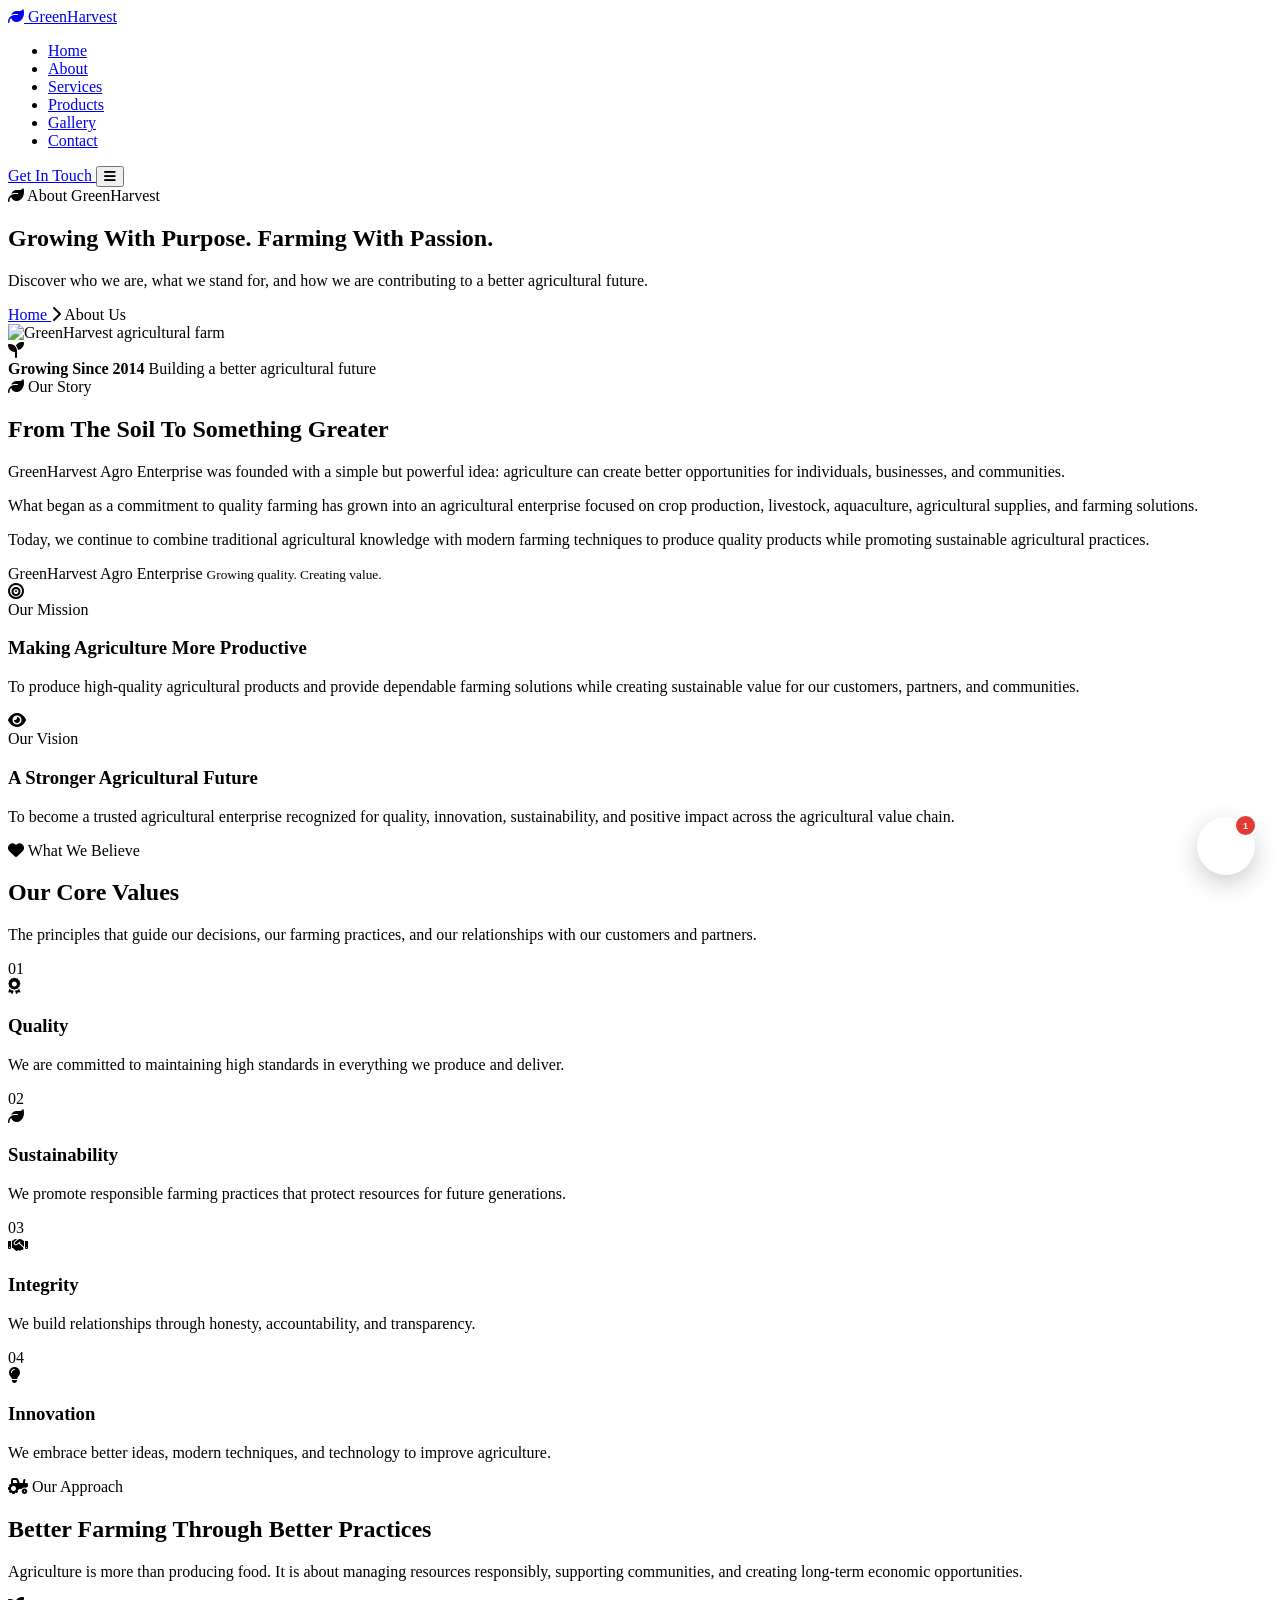
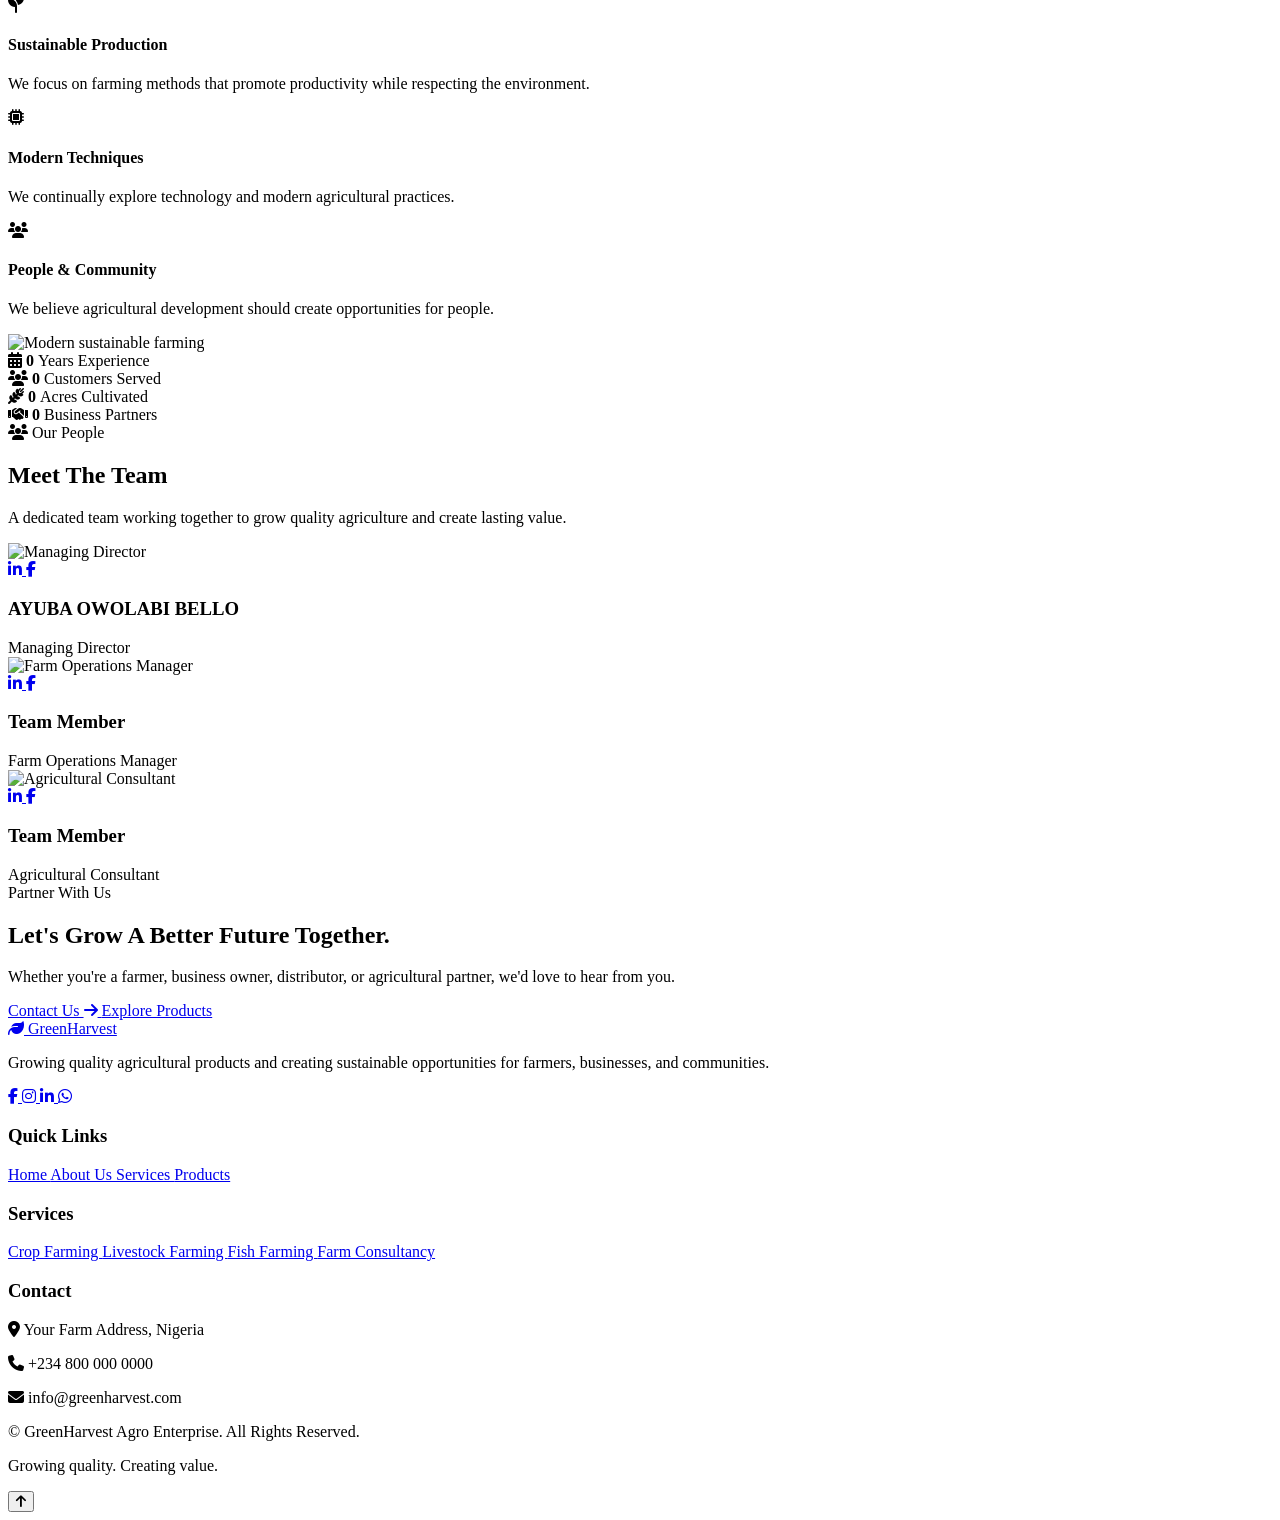
==== about.html @ 8a82b255 "Upload Green Harvest website" ====
<!DOCTYPE html>
<html lang="en">

<head>

    <meta charset="UTF-8">
    <meta name="viewport" content="width=device-width, initial-scale=1.0">

    <title>About Us | GreenHarvest Agro Enterprise</title>

    <!-- Main Homepage CSS -->
    <link rel="stylesheet" href="../agrobusiness-website/css/style.css">

    <!-- About Page CSS -->
    <link rel="stylesheet" href="../agrobusiness-website/css/about.css">

    <link rel="stylesheet" href="css/support.css">

    <!-- Font Awesome -->
    <link rel="stylesheet"
        href="https://cdnjs.cloudflare.com/ajax/libs/font-awesome/6.5.2/css/all.min.css">

    <!-- Google Fonts -->
    <link
        href="https://fonts.googleapis.com/css2?family=Poppins:wght@300;400;500;600;700;800&display=swap"
        rel="stylesheet">

</head>

<body>
<body data-page="about">

<!-- =================================
     HEADER
================================= -->

<header class="header scrolled" id="header">

    <nav class="navbar">

        <a href="index.html" class="logo">

            <i class="fa-solid fa-leaf"></i>

            Green<span>Harvest</span>

        </a>


        <ul class="nav-links" id="navLinks">

            <li>
                <a href="index.html" class="nav-link">
                    Home
                </a>
            </li>

            <li>
                <a href="about.html" class="nav-link active">
                    About
                </a>
            </li>

            <li>
                <a href="services.html" class="nav-link">
                    Services
                </a>
            </li>

            <li>
                <a href="products.html" class="nav-link">
                    Products
                </a>
            </li>

            <li>
                <a href="gallery.html" class="nav-link">
                    Gallery
                </a>
            </li>

            <li>
                <a href="contact.html" class="nav-link">
                    Contact
                </a>
            </li>

        </ul>


        <a href="contact.html" class="nav-btn">
            Get In Touch
        </a>


        <button
            class="menu-btn"
            id="menuBtn"
            aria-label="Open navigation menu">

            <i class="fas fa-bars"></i>

        </button>

    </nav>

</header>



<!-- =================================
     PAGE HERO
================================= -->

<section class="page-hero">

    <div class="page-hero-overlay"></div>

    <div class="page-hero-content">

        <span class="page-badge">

            <i class="fa-solid fa-leaf"></i>

            About GreenHarvest

        </span>


        <h1>
            Growing With Purpose.
            <span>Farming With Passion.</span>
        </h1>


        <p>
            Discover who we are, what we stand for,
            and how we are contributing to a better
            agricultural future.
        </p>

    </div>


    <div class="breadcrumb">

        <a href="index.html">
            Home
        </a>

        <i class="fa-solid fa-chevron-right"></i>

        <span>
            About Us
        </span>

    </div>

</section>



<!-- =================================
     OUR STORY
================================= -->

<section class="about-story section">

    <div class="container">

        <div class="section-grid">


            <div class="story-image">

                <img
                    src="../agrobusiness-website/images/agriculture.jpg"
                    alt="GreenHarvest agricultural farm">

                <div class="story-card">

                    <i class="fa-solid fa-seedling"></i>

                    <div>

                        <strong>
                            Growing Since 2014
                        </strong>

                        <span>
                            Building a better agricultural future
                        </span>

                    </div>

                </div>

            </div>



            <div class="story-content">

                <span class="section-tag">

                    <i class="fa-solid fa-leaf"></i>

                    Our Story

                </span>


                <h2>

                    From The Soil To
                    <span>Something Greater</span>

                </h2>


                <p>
                    GreenHarvest Agro Enterprise was founded
                    with a simple but powerful idea: agriculture
                    can create better opportunities for individuals,
                    businesses, and communities.
                </p>


                <p>
                    What began as a commitment to quality farming
                    has grown into an agricultural enterprise focused
                    on crop production, livestock, aquaculture,
                    agricultural supplies, and farming solutions.
                </p>


                <p>
                    Today, we continue to combine traditional
                    agricultural knowledge with modern farming
                    techniques to produce quality products while
                    promoting sustainable agricultural practices.
                </p>


                <div class="story-signature">

                    <span>
                        GreenHarvest Agro Enterprise
                    </span>

                    <small>
                        Growing quality. Creating value.
                    </small>

                </div>

            </div>

        </div>

    </div>

</section>



<!-- =================================
     MISSION / VISION
================================= -->

<section class="mission section">

    <div class="container">

        <div class="mission-grid">


            <div class="mission-card">

                <div class="mission-icon">

                    <i class="fa-solid fa-bullseye"></i>

                </div>

                <span class="mission-label">
                    Our Mission
                </span>

                <h3>
                    Making Agriculture
                    More Productive
                </h3>

                <p>
                    To produce high-quality agricultural products
                    and provide dependable farming solutions while
                    creating sustainable value for our customers,
                    partners, and communities.
                </p>

            </div>



            <div class="mission-card featured">

                <div class="mission-icon">

                    <i class="fa-solid fa-eye"></i>

                </div>

                <span class="mission-label">
                    Our Vision
                </span>

                <h3>
                    A Stronger Agricultural
                    Future
                </h3>

                <p>
                    To become a trusted agricultural enterprise
                    recognized for quality, innovation, sustainability,
                    and positive impact across the agricultural value
                    chain.
                </p>

            </div>

        </div>

    </div>

</section>



<!-- =================================
     OUR VALUES
================================= -->

<section class="values section">

    <div class="container">


        <div class="section-heading">

            <span class="section-tag">

                <i class="fa-solid fa-heart"></i>

                What We Believe

            </span>


            <h2>

                Our Core
                <span>Values</span>

            </h2>


            <p>
                The principles that guide our decisions,
                our farming practices, and our relationships
                with our customers and partners.
            </p>

        </div>



        <div class="values-grid">


            <div class="value-card">

                <div class="value-number">
                    01
                </div>

                <div class="value-icon">

                    <i class="fa-solid fa-award"></i>

                </div>

                <h3>
                    Quality
                </h3>

                <p>
                    We are committed to maintaining high standards
                    in everything we produce and deliver.
                </p>

            </div>



            <div class="value-card">

                <div class="value-number">
                    02
                </div>

                <div class="value-icon">

                    <i class="fa-solid fa-leaf"></i>

                </div>

                <h3>
                    Sustainability
                </h3>

                <p>
                    We promote responsible farming practices that
                    protect resources for future generations.
                </p>

            </div>



            <div class="value-card">

                <div class="value-number">
                    03
                </div>

                <div class="value-icon">

                    <i class="fa-solid fa-handshake"></i>

                </div>

                <h3>
                    Integrity
                </h3>

                <p>
                    We build relationships through honesty,
                    accountability, and transparency.
                </p>

            </div>



            <div class="value-card">

                <div class="value-number">
                    04
                </div>

                <div class="value-icon">

                    <i class="fa-solid fa-lightbulb"></i>

                </div>

                <h3>
                    Innovation
                </h3>

                <p>
                    We embrace better ideas, modern techniques,
                    and technology to improve agriculture.
                </p>

            </div>

        </div>

    </div>

</section>



<!-- =================================
     FARMING APPROACH
================================= -->

<section class="approach section">

    <div class="container">

        <div class="section-grid">


            <div class="approach-content">

                <span class="section-tag">

                    <i class="fa-solid fa-tractor"></i>

                    Our Approach

                </span>


                <h2>

                    Better Farming
                    Through <span>Better Practices</span>

                </h2>


                <p>
                    Agriculture is more than producing food.
                    It is about managing resources responsibly,
                    supporting communities, and creating long-term
                    economic opportunities.
                </p>


                <div class="approach-list">


                    <div class="approach-item">

                        <div class="approach-icon">
                            <i class="fa-solid fa-seedling"></i>
                        </div>

                        <div>

                            <h4>
                                Sustainable Production
                            </h4>

                            <p>
                                We focus on farming methods that
                                promote productivity while respecting
                                the environment.
                            </p>

                        </div>

                    </div>



                    <div class="approach-item">

                        <div class="approach-icon">
                            <i class="fa-solid fa-microchip"></i>
                        </div>

                        <div>

                            <h4>
                                Modern Techniques
                            </h4>

                            <p>
                                We continually explore technology
                                and modern agricultural practices.
                            </p>

                        </div>

                    </div>



                    <div class="approach-item">

                        <div class="approach-icon">
                            <i class="fa-solid fa-users"></i>
                        </div>

                        <div>

                            <h4>
                                People & Community
                            </h4>

                            <p>
                                We believe agricultural development
                                should create opportunities for people.
                            </p>

                        </div>

                    </div>

                </div>

            </div>



            <div class="approach-image">

                <img
                    src="../agrobusiness-website/images/farming.jpg"
                    alt="Modern sustainable farming">

            </div>

        </div>

    </div>

</section>



<!-- =================================
     COMPANY STATISTICS
================================= -->

<section class="about-stats">

    <div class="container">

        <div class="about-stats-grid">


            <div class="about-stat">

                <i class="fa-solid fa-calendar-days"></i>

                <strong data-target="10">
                    0
                </strong>

                <span>
                    Years Experience
                </span>

            </div>



            <div class="about-stat">

                <i class="fa-solid fa-users"></i>

                <strong data-target="500">
                    0
                </strong>

                <span>
                    Customers Served
                </span>

            </div>



            <div class="about-stat">

                <i class="fa-solid fa-wheat-awn"></i>

                <strong data-target="2000">
                    0
                </strong>

                <span>
                    Acres Cultivated
                </span>

            </div>



            <div class="about-stat">

                <i class="fa-solid fa-handshake"></i>

                <strong data-target="50">
                    0
                </strong>

                <span>
                    Business Partners
                </span>

            </div>

        </div>

    </div>

</section>



<!-- =================================
     TEAM
================================= -->

<section class="team section">

    <div class="container">


        <div class="section-heading">

            <span class="section-tag">

                <i class="fa-solid fa-users"></i>

                Our People

            </span>


            <h2>

                Meet The
                <span>Team</span>

            </h2>


            <p>
                A dedicated team working together to grow
                quality agriculture and create lasting value.
            </p>

        </div>



        <div class="team-grid">


            <article class="team-card">

                <div class="team-image">

                    <img
                        src="../agrobusiness-website/images/managing.jpg"
                        alt="Managing Director">

                    <div class="team-social">

                        <a href="#">
                            <i class="fab fa-linkedin-in"></i>
                        </a>

                        <a href="#">
                            <i class="fab fa-facebook-f"></i>
                        </a>

                    </div>

                </div>


                <div class="team-info">

                    <h3>
                        AYUBA OWOLABI BELLO
                    </h3>

                    <span>
                        Managing Director
                    </span>

                </div>

            </article>



            <article class="team-card">

                <div class="team-image">

                    <img
                        src="../agrobusiness-website/images/team-2.jpg"
                        alt="Farm Operations Manager">

                    <div class="team-social">

                        <a href="#">
                            <i class="fab fa-linkedin-in"></i>
                        </a>

                        <a href="#">
                            <i class="fab fa-facebook-f"></i>
                        </a>

                    </div>

                </div>


                <div class="team-info">

                    <h3>
                        Team Member
                    </h3>

                    <span>
                        Farm Operations Manager
                    </span>

                </div>

            </article>



            <article class="team-card">

                <div class="team-image">

                    <img
                        src="../agrobusiness-website/images/executive.jpg"
                        alt="Agricultural Consultant">

                    <div class="team-social">

                        <a href="#">
                            <i class="fab fa-linkedin-in"></i>
                        </a>

                        <a href="#">
                            <i class="fab fa-facebook-f"></i>
                        </a>

                    </div>

                </div>


                <div class="team-info">

                    <h3>
                        Team Member
                    </h3>

                    <span>
                        Agricultural Consultant
                    </span>

                </div>

            </article>

        </div>

    </div>

</section>



<!-- =================================
     CTA
================================= -->

<section class="about-cta">

    <div class="container">

        <div class="about-cta-content">

            <span>
                Partner With Us
            </span>

            <h2>
                Let's Grow A Better
                <strong>Future Together.</strong>
            </h2>

            <p>
                Whether you're a farmer, business owner,
                distributor, or agricultural partner,
                we'd love to hear from you.
            </p>


            <div class="cta-buttons">

                <a
                    href="contact.html"
                    class="btn btn-primary">

                    Contact Us

                    <i class="fa-solid fa-arrow-right"></i>

                </a>


                <a
                    href="products.html"
                    class="btn about-btn-outline">

                    Explore Products

                </a>

            </div>

        </div>

    </div>

</section>



<!-- =================================
     FOOTER
================================= -->

<footer class="footer">

    <div class="container">

        <div class="footer-grid">


            <div class="footer-about">

                <a
                    href="index.html"
                    class="logo footer-logo">

                    <i class="fa-solid fa-leaf"></i>

                    Green<span>Harvest</span>

                </a>


                <p>
                    Growing quality agricultural products
                    and creating sustainable opportunities
                    for farmers, businesses, and communities.
                </p>


                <div class="social-links">

                    <a href="#">
                        <i class="fab fa-facebook-f"></i>
                    </a>

                    <a href="#">
                        <i class="fab fa-instagram"></i>
                    </a>

                    <a href="#">
                        <i class="fab fa-linkedin-in"></i>
                    </a>

                    <a href="#">
                        <i class="fab fa-whatsapp"></i>
                    </a>

                </div>

            </div>



            <div class="footer-column">

                <h3>
                    Quick Links
                </h3>

                <a href="index.html">
                    Home
                </a>

                <a href="about.html">
                    About Us
                </a>

                <a href="services.html">
                    Services
                </a>

                <a href="products.html">
                    Products
                </a>

            </div>



            <div class="footer-column">

                <h3>
                    Services
                </h3>

                <a href="services.html">
                    Crop Farming
                </a>

                <a href="services.html">
                    Livestock Farming
                </a>

                <a href="services.html">
                    Fish Farming
                </a>

                <a href="services.html">
                    Farm Consultancy
                </a>

            </div>



            <div class="footer-column">

                <h3>
                    Contact
                </h3>

                <p>

                    <i class="fa-solid fa-location-dot"></i>

                    Your Farm Address, Nigeria

                </p>

                <p>

                    <i class="fa-solid fa-phone"></i>

                    +234 800 000 0000

                </p>

                <p>

                    <i class="fa-solid fa-envelope"></i>

                    info@greenharvest.com

                </p>

            </div>

        </div>



        <div class="footer-bottom">

            <p>

                ©
                <span id="year"></span>

                GreenHarvest Agro Enterprise.
                All Rights Reserved.

            </p>

            <p>
                Growing quality. Creating value.
            </p>

        </div>

    </div>

</footer>



<!-- Back To Top -->

<button
    id="backToTop"
    class="back-to-top">

    <i class="fa-solid fa-arrow-up"></i>

</button>


<!-- CUSTOMER SUPPORT -->

<div class="support-widget">

    <button
        class="support-button"
        id="supportButton"
        aria-label="Open customer support">

        <i class="fa-solid fa-headset"></i>

        <span class="support-notification">1</span>

    </button>


    <div class="support-chat" id="supportChat">

        <div class="support-header">

            <div class="support-agent">

                <div class="agent-avatar">
                    <i class="fa-solid fa-leaf"></i>
                </div>

                <div>

                    <h3>GreenHarvest Support</h3>

                    <span>
                        <i class="fa-solid fa-circle"></i>
                        Online
                    </span>

                </div>

            </div>


            <button
                class="support-close"
                id="supportClose">

                <i class="fa-solid fa-xmark"></i>

            </button>

        </div>


        <div
            class="support-messages"
            id="supportMessages">

            <div class="bot-message">

                <div class="bot-avatar">

                    <i class="fa-solid fa-leaf"></i>

                </div>

                <div class="message-content">

                    <p>
                        Hello! 👋 Welcome to
                        <strong>
                            GreenHarvest Agro Enterprise.
                        </strong>
                    </p>

                    <p>
                        How can we help you today?
                    </p>

                </div>

            </div>


            <div class="quick-questions">

                <button data-question="products">
                    🌾 Products
                </button>

                <button data-question="services">
                    🚜 Services
                </button>

                <button data-question="prices">
                    💰 Prices
                </button>

                <button data-question="delivery">
                    🚚 Delivery
                </button>

                <button data-question="bulk">
                    📦 Bulk Orders
                </button>

                <button data-question="contact">
                    📞 Contact Us
                </button>

            </div>

        </div>


        <form
            class="support-input"
            id="supportForm">

            <input
                type="text"
                id="supportInput"
                placeholder="Type your question..."
                autocomplete="off">

            <button type="submit">

                <i class="fa-solid fa-paper-plane"></i>

            </button>

        </form>


        <div class="support-footer">

            Powered by
            <strong>GreenHarvest</strong>

        </div>

    </div>

</div>

<!-- JavaScript -->

<script src="../agrobusiness-website/js/about.js"></script>

<script src="js/script.js"></script>
<script src="js/support.js"></script>


</body>

</html>
---- css/support.css ----
/* =====================================
   CUSTOMER SUPPORT WIDGET
===================================== */

.support-widget {

    position: fixed;

    right: 25px;

    bottom: 25px;

    z-index: 9999;

}


/* =====================================
   SUPPORT BUTTON
===================================== */

.support-button {

    position: relative;

    width: 58px;

    height: 58px;

    border: none;

    border-radius: 50%;

    background: var(--primary);

    color: white;

    font-size: 21px;

    display: grid;

    place-items: center;

    cursor: pointer;

    box-shadow:
        0 8px 25px rgba(0,0,0,.2);

    transition: .3s ease;

}


.support-button:hover {

    transform: translateY(-4px);

    background: var(--primary-dark);

}


.support-notification {

    position: absolute;

    top: -3px;

    right: -2px;

    width: 19px;

    height: 19px;

    border-radius: 50%;

    background: #e53935;

    color: white;

    font-size: 9px;

    font-weight: 700;

    display: grid;

    place-items: center;

    border: 2px solid white;

}


/* =====================================
   CHAT WINDOW
===================================== */

.support-chat {

    position: absolute;

    right: 0;

    bottom: 72px;

    width: 360px;

    height: 520px;

    background: white;

    border-radius: 12px;

    overflow: hidden;

    box-shadow:
        0 15px 50px rgba(0,0,0,.2);

    border: 1px solid #e5e5e5;

    display: flex;

    flex-direction: column;

    opacity: 0;

    visibility: hidden;

    transform:
        translateY(20px)
        scale(.96);

    transform-origin: bottom right;

    transition: .3s ease;

}


.support-chat.active {

    opacity: 1;

    visibility: visible;

    transform:
        translateY(0)
        scale(1);

}


/* =====================================
   HEADER
===================================== */

.support-header {

    background:
        linear-gradient(
            135deg,
            var(--primary-dark),
            var(--primary)
        );

    color: white;

    padding: 16px;

    display: flex;

    justify-content: space-between;

    align-items: center;

}


.support-agent {

    display: flex;

    align-items: center;

    gap: 10px;

}


.agent-avatar {

    width: 40px;

    height: 40px;

    border-radius: 50%;

    background: rgba(255,255,255,.18);

    display: grid;

    place-items: center;

}


.support-agent h3 {

    font-size: 12px;

    margin-bottom: 3px;

}


.support-agent span {

    font-size: 8px;

    opacity: .85;

}


.support-agent span i {

    color: #65e572;

    font-size: 7px;

    margin-right: 3px;

}


.support-close {

    border: none;

    background: transparent;

    color: white;

    font-size: 17px;

    cursor: pointer;

}


/* =====================================
   MESSAGES
===================================== */

.support-messages {

    flex: 1;

    overflow-y: auto;

    padding: 18px;

    background: #f7f9f7;

}


.bot-message {

    display: flex;

    align-items: flex-start;

    gap: 8px;

    margin-bottom: 18px;

}


.bot-avatar {

    width: 30px;

    height: 30px;

    flex-shrink: 0;

    border-radius: 50%;

    background: #e8f5e9;

    color: var(--primary);

    display: grid;

    place-items: center;

    font-size: 11px;

}


.message-content {

    background: white;

    padding: 11px 13px;

    border-radius:
        4px 12px 12px 12px;

    box-shadow:
        0 2px 8px rgba(0,0,0,.04);

    max-width: 85%;

}


.message-content p {

    font-size: 9px;

    line-height: 1.6;

    margin-bottom: 7px;

    color: #555;

}


.message-content p:last-child {

    margin-bottom: 0;

}


/* =====================================
   USER MESSAGE
===================================== */

.user-message {

    display: flex;

    justify-content: flex-end;

    margin-bottom: 15px;

}


.user-message p {

    max-width: 80%;

    background: var(--primary);

    color: white;

    padding: 10px 13px;

    border-radius:
        12px 4px 12px 12px;

    font-size: 9px;

    line-height: 1.5;

}


/* =====================================
   QUICK QUESTIONS
===================================== */

.quick-questions {

    display: flex;

    flex-wrap: wrap;

    gap: 6px;

    margin-left: 38px;

}


.quick-questions button {

    border: 1px solid #d9e5d9;

    background: white;

    color: var(--primary);

    border-radius: 20px;

    padding: 7px 10px;

    font-family: inherit;

    font-size: 8px;

    cursor: pointer;

    transition: .2s ease;

}


.quick-questions button:hover {

    background: var(--primary);

    color: white;

    border-color: var(--primary);

}


/* =====================================
   TYPING INDICATOR
===================================== */

.typing {

    display: flex;

    gap: 4px;

    padding: 5px 0;

}


.typing span {

    width: 5px;

    height: 5px;

    background: #aaa;

    border-radius: 50%;

    animation:
        typing 1s infinite;

}


.typing span:nth-child(2) {

    animation-delay: .15s;

}


.typing span:nth-child(3) {

    animation-delay: .3s;

}


@keyframes typing {

    0%, 60%, 100% {

        transform: translateY(0);

    }

    30% {

        transform: translateY(-4px);

    }

}


/* =====================================
   INPUT
===================================== */

.support-input {

    display: flex;

    border-top: 1px solid #eee;

    background: white;

    padding: 10px;

}


.support-input input {

    flex: 1;

    border: none;

    outline: none;

    padding: 9px;

    font-family: inherit;

    font-size: 9px;

}


.support-input button {

    width: 38px;

    height: 38px;

    border: none;

    border-radius: 50%;

    background: var(--primary);

    color: white;

    cursor: pointer;

}


/* =====================================
   FOOTER
===================================== */

.support-footer {

    text-align: center;

    padding: 6px;

    background: white;

    color: #aaa;

    font-size: 7px;

}


/* =====================================
   MOBILE
===================================== */

@media (max-width: 500px) {

    .support-widget {

        right: 15px;

        bottom: 15px;

    }


    .support-chat {

        position: fixed;

        right: 10px;

        left: 10px;

        bottom: 80px;

        width: auto;

        height: 70vh;

        max-height: 520px;

    }

}
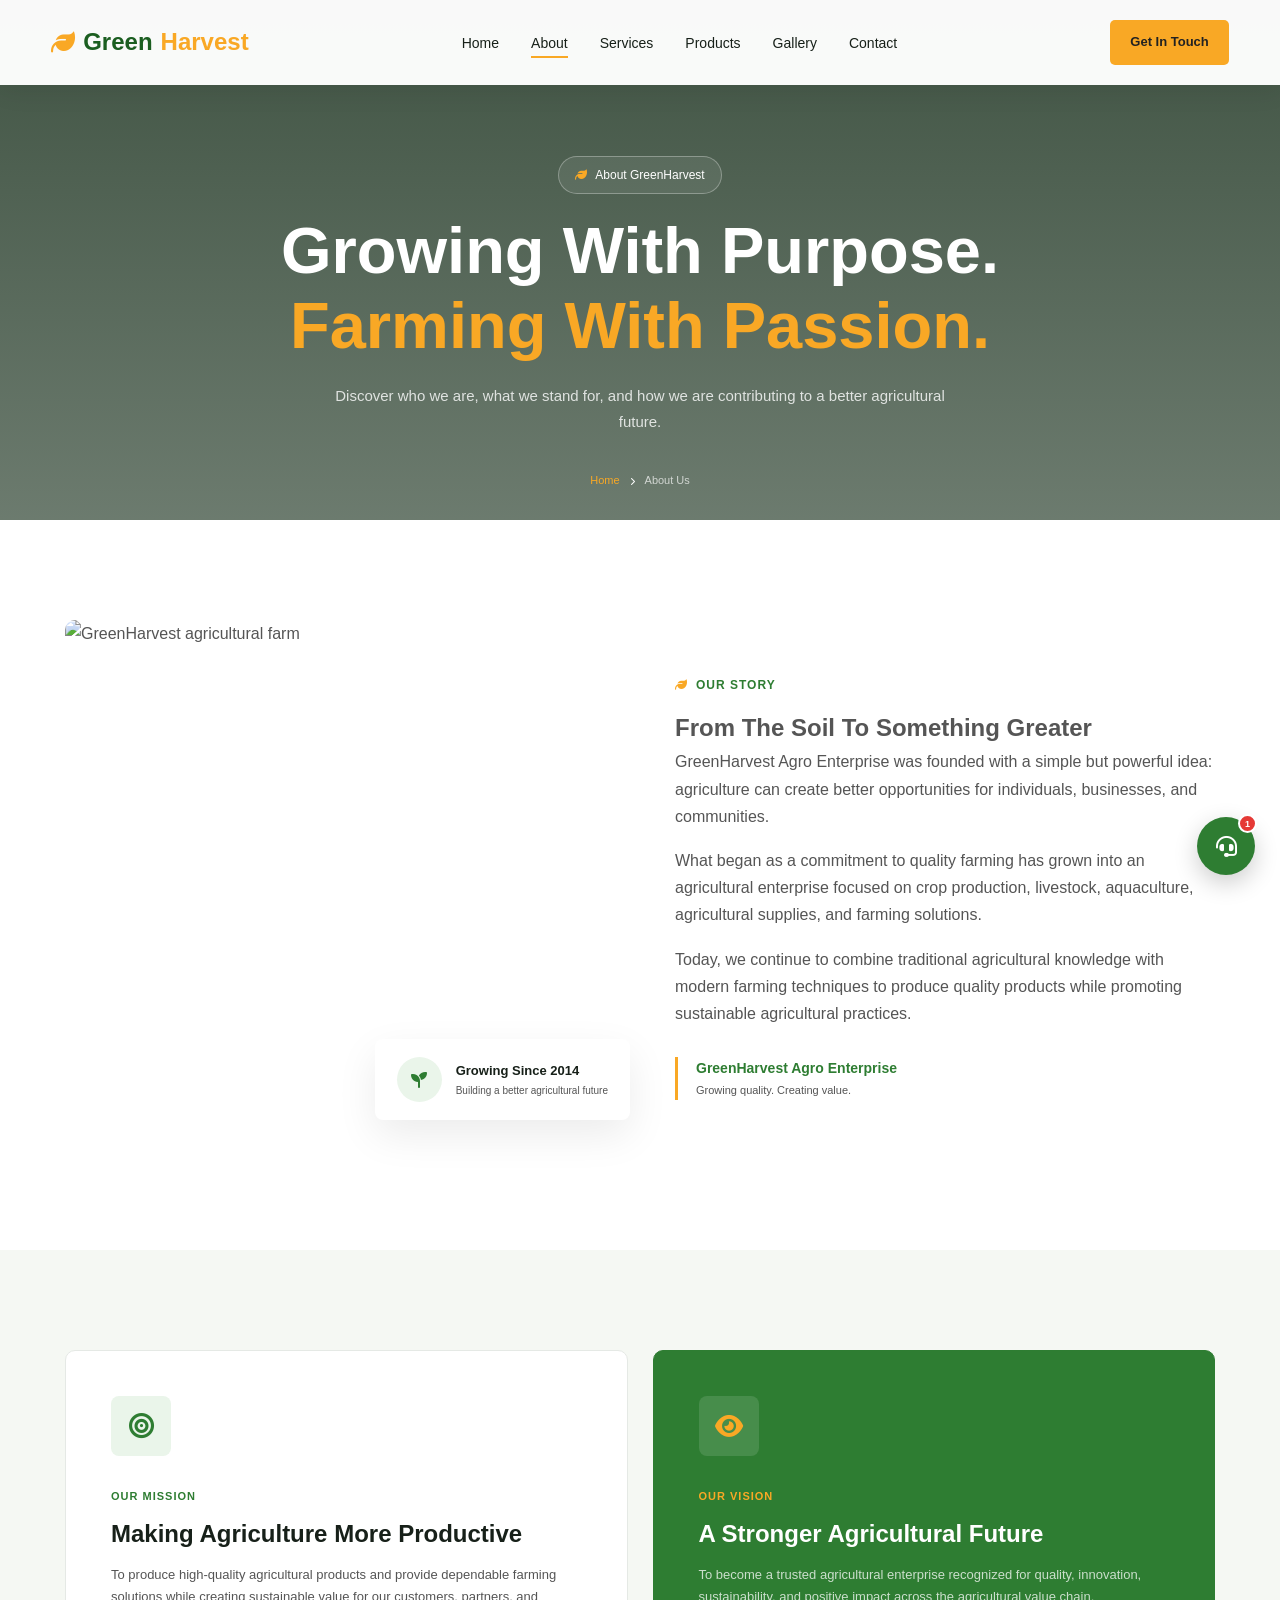
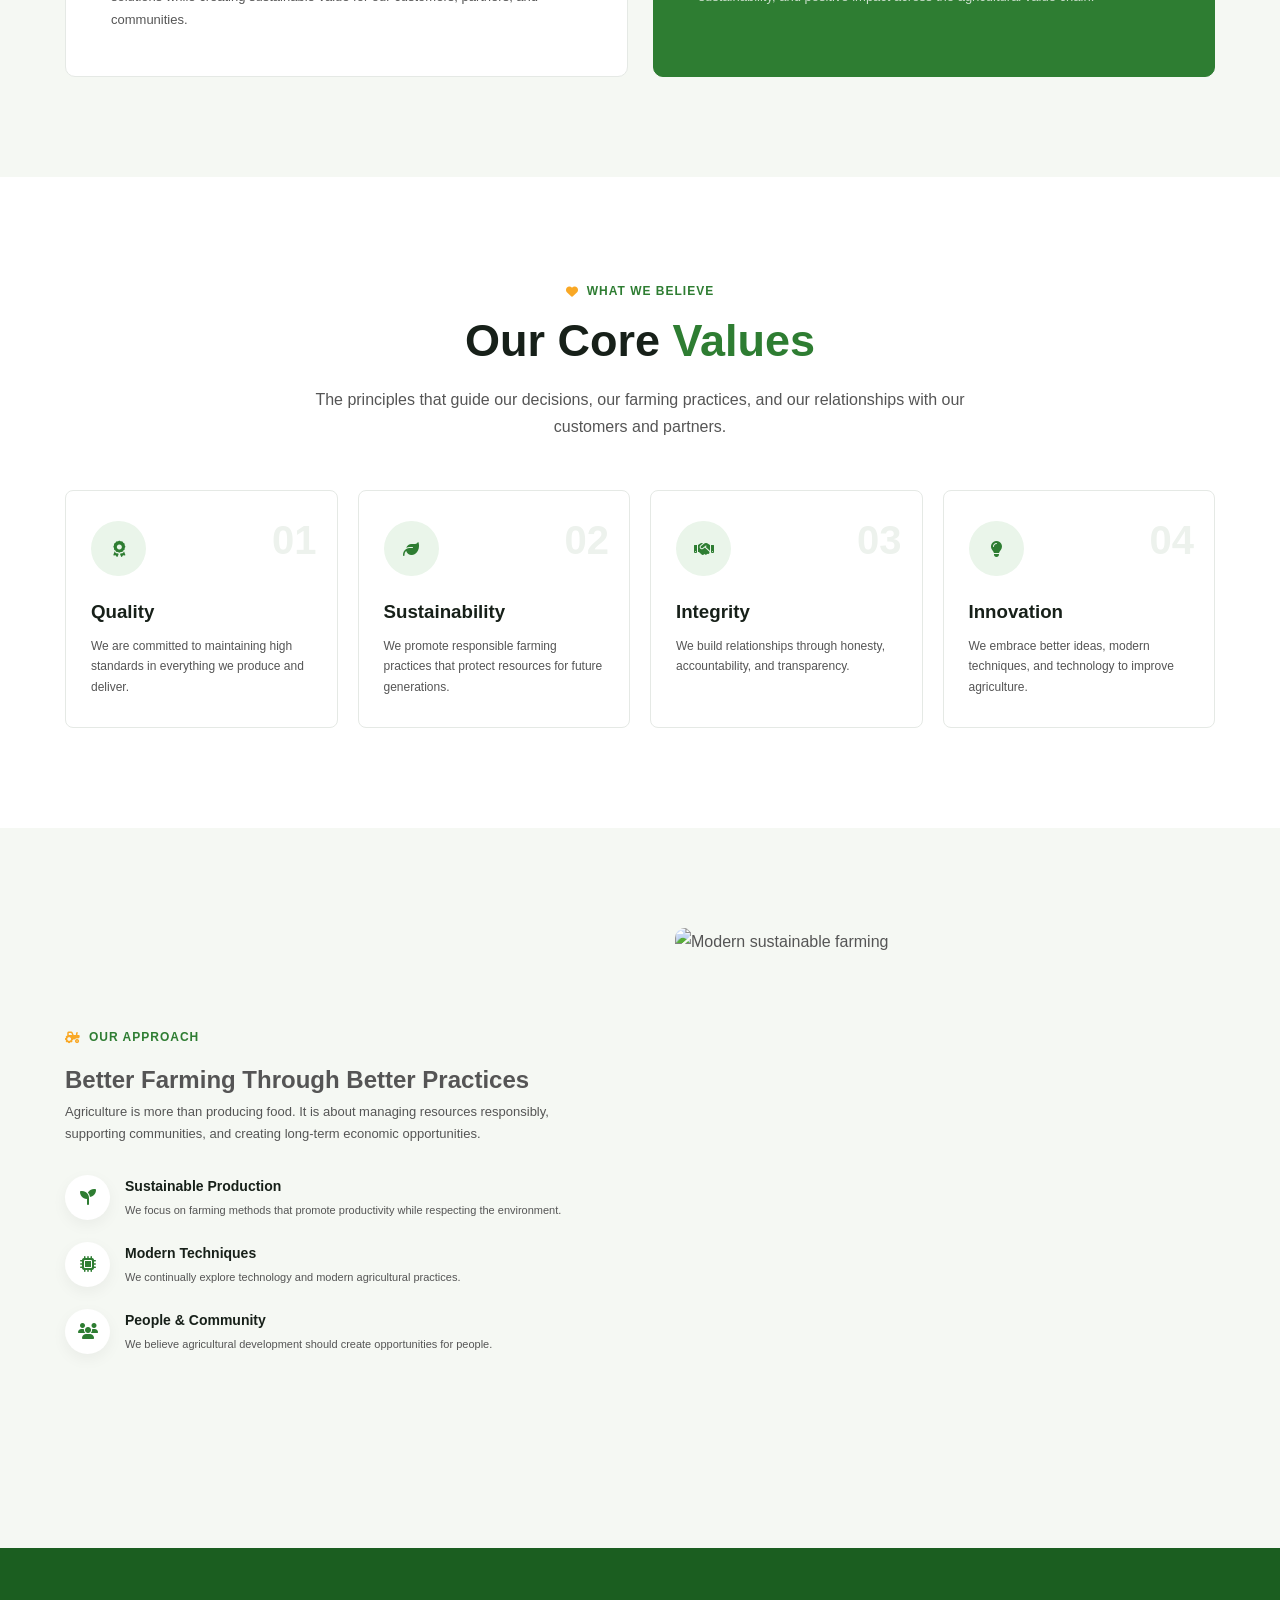
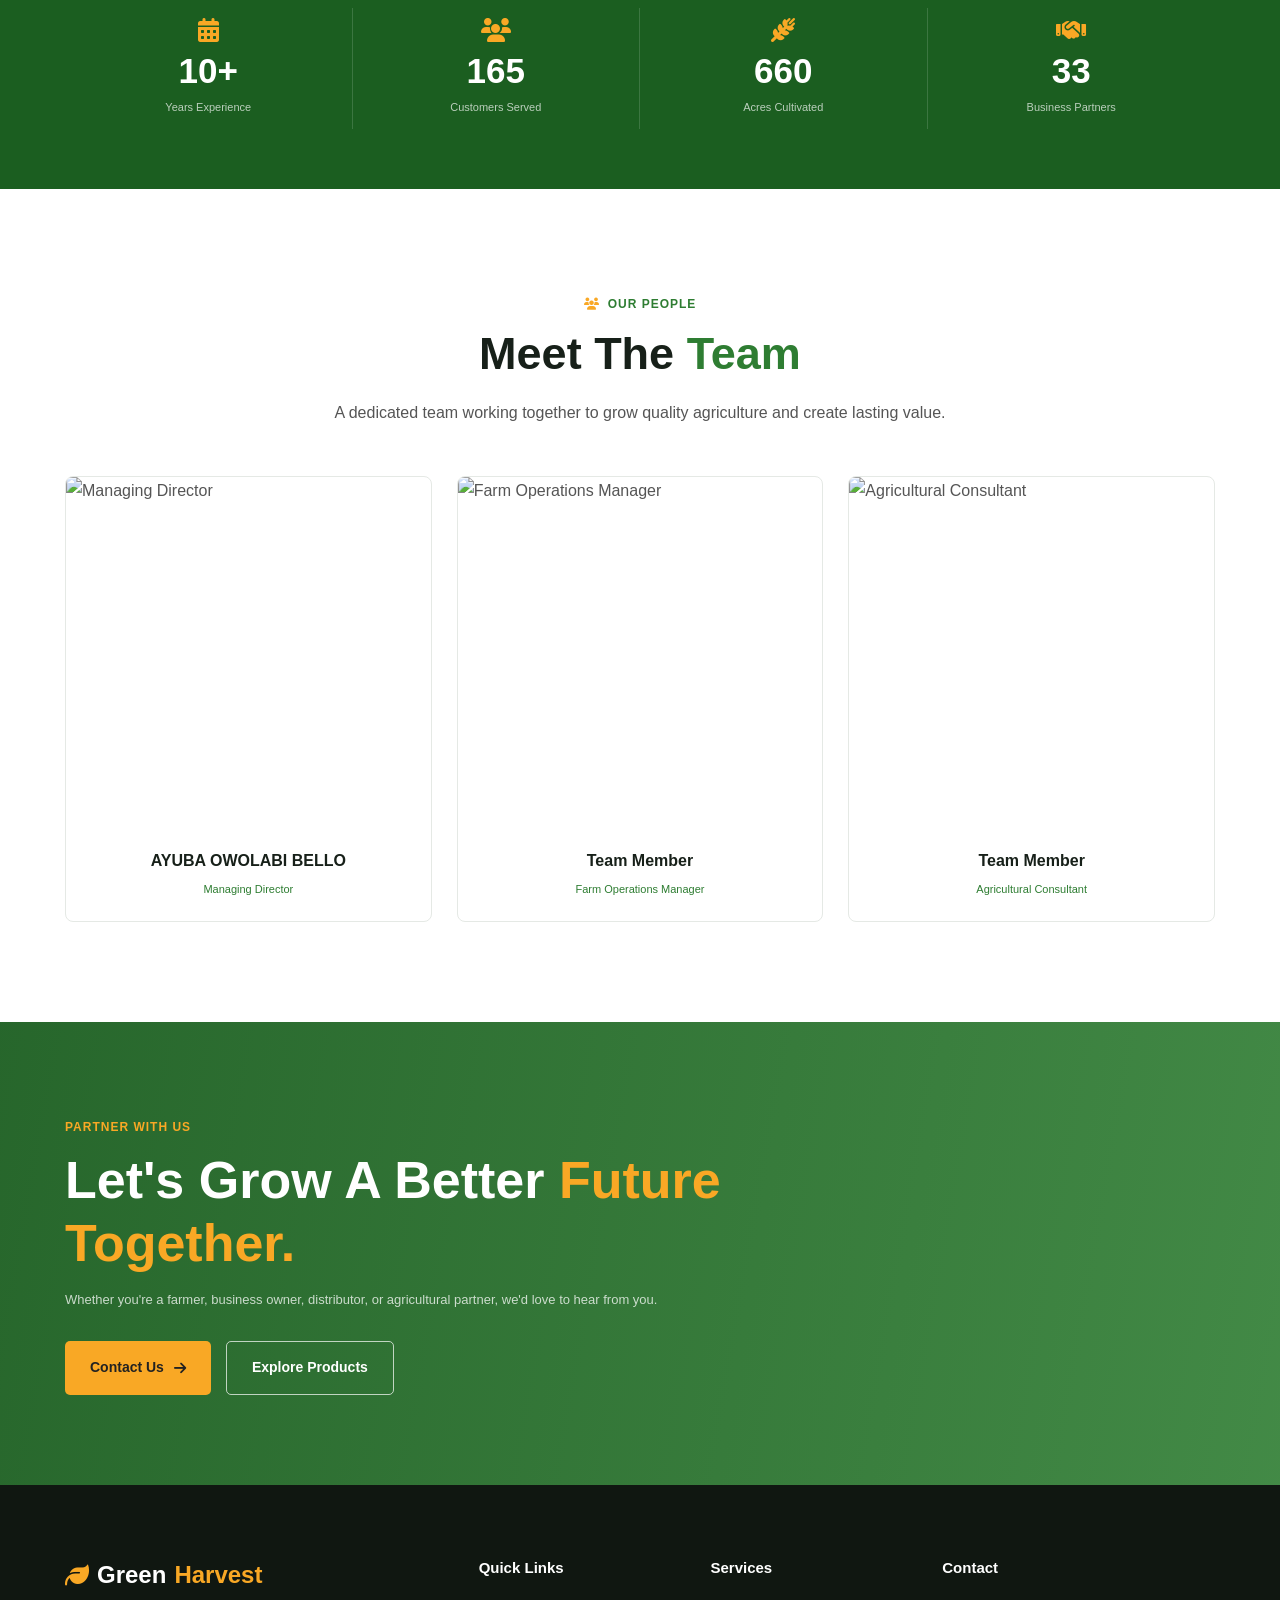
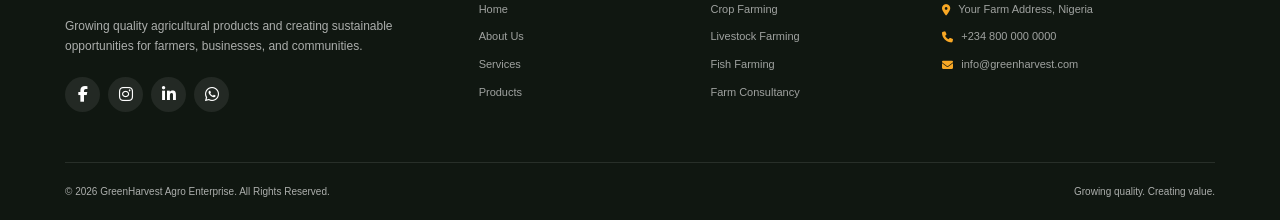
==== commit 540214e8: "fix css path on about.html" ====
--- a/about.html
+++ b/about.html
@@ -9,10 +9,10 @@
     <title>About Us | GreenHarvest Agro Enterprise</title>
 
     <!-- Main Homepage CSS -->
-    <link rel="stylesheet" href="../agrobusiness-website/css/style.css">
+    <link rel="stylesheet" href="css/style.css">
 
     <!-- About Page CSS -->
-    <link rel="stylesheet" href="../agrobusiness-website/css/about.css">
+    <link rel="stylesheet" href="css/about.css">
 
     <link rel="stylesheet" href="css/support.css">
 
@@ -1238,12 +1238,10 @@
 
 <!-- JavaScript -->
 
-<script src="../agrobusiness-website/js/about.js"></script>
-
-<script src="js/script.js"></script>
-<script src="js/support.js"></script>
+<script src="js/about.js"></script>
+
 
 
 </body>
 
-</html>+</html>
--- a/css/style.css
+++ b/css/style.css
@@ -0,0 +1,1562 @@
+/* =========================
+   GLOBAL
+========================= */
+
+:root {
+    --primary: #2e7d32;
+    --primary-dark: #1b5e20;
+    --primary-light: #66bb6a;
+    --accent: #f9a825;
+    --dark: #172019;
+    --text: #555;
+    --light: #f5f8f3;
+    --white: #ffffff;
+    --border: #e5e9e5;
+    --shadow: 0 15px 40px rgba(0, 0, 0, 0.08);
+    --transition: all 0.3s ease;
+}
+
+* {
+    margin: 0;
+    padding: 0;
+    box-sizing: border-box;
+}
+
+html {
+    scroll-behavior: smooth;
+    scroll-padding-top: 80px;
+}
+
+body {
+    font-family: "Poppins", sans-serif;
+    color: var(--text);
+    line-height: 1.7;
+    background: var(--white);
+}
+
+img {
+    width: 100%;
+    display: block;
+}
+
+a {
+    text-decoration: none;
+}
+
+button,
+input,
+textarea {
+    font-family: inherit;
+}
+
+.container {
+    width: min(1150px, 90%);
+    margin: auto;
+}
+
+.section {
+    padding: 100px 0;
+}
+
+
+/* =========================
+   HEADER
+========================= */
+
+.header {
+    position: fixed;
+    top: 0;
+    left: 0;
+    width: 100%;
+    z-index: 1000;
+    transition: var(--transition);
+}
+
+.header.scrolled {
+    background: rgba(255, 255, 255, 0.97);
+    box-shadow: 0 5px 25px rgba(0, 0, 0, 0.08);
+}
+
+.navbar {
+    width: min(1200px, 92%);
+    height: 85px;
+    margin: auto;
+
+    display: flex;
+    align-items: center;
+    justify-content: space-between;
+}
+
+.logo {
+    color: white;
+    font-size: 24px;
+    font-weight: 800;
+    display: flex;
+    align-items: center;
+    gap: 8px;
+}
+
+.logo i {
+    color: var(--accent);
+}
+
+.logo span {
+    color: var(--accent);
+}
+
+.header.scrolled .logo {
+    color: var(--primary-dark);
+}
+
+.nav-links {
+    display: flex;
+    list-style: none;
+    gap: 32px;
+}
+
+.nav-links li a {
+    color: #ffffff;
+    text-decoration: none;
+}
+
+.nav-links li a:visited {
+    color: #ffffff;
+}
+
+.nav-links li a:hover {
+    color: #f9c74f;
+}
+
+.nav-links li a.active {
+    color: #f9c74f;
+}
+
+.hero .btn,
+.hero .btn:visited {
+    color: #ffffff;
+    text-decoration: none;
+}
+
+.hero .btn:hover {
+    color: #ffffff;
+}
+
+.nav-link {
+    color: white;
+    font-size: 14px;
+    font-weight: 500;
+    transition: var(--transition);
+    position: relative;
+}
+
+.header.scrolled .nav-link {
+    color: var(--dark);
+}
+
+.nav-link:hover,
+.nav-link.active {
+    color: var(--accent);
+}
+
+.nav-link::after {
+    content: "";
+    position: absolute;
+    width: 0;
+    height: 2px;
+    left: 0;
+    bottom: -7px;
+    background: var(--accent);
+    transition: var(--transition);
+}
+
+.nav-link:hover::after,
+.nav-link.active::after {
+    width: 100%;
+}
+
+.nav-btn {
+    padding: 11px 20px;
+    background: var(--accent);
+    color: #222;
+    border-radius: 5px;
+    font-size: 13px;
+    font-weight: 600;
+    transition: var(--transition);
+}
+
+.nav-btn:hover {
+    background: var(--white);
+    transform: translateY(-2px);
+}
+
+.menu-btn {
+    display: none;
+    background: none;
+    border: none;
+    color: white;
+    font-size: 25px;
+    cursor: pointer;
+}
+
+.header.scrolled .menu-btn {
+    color: var(--dark);
+}
+
+
+/* =========================
+   HERO
+========================= */
+
+.hero {
+    min-height: 100vh;
+
+    position: relative;
+
+    display: flex;
+    align-items: center;
+
+    background:
+        url("../images/hero.jpg")
+        center/cover no-repeat;
+}
+
+.hero-overlay {
+    position: absolute;
+    inset: 0;
+
+    background:
+        linear-gradient(
+            90deg,
+            rgba(0, 0, 0, 0.75),
+            rgba(0, 0, 0, 0.35)
+        );
+}
+
+.hero-content {
+    position: relative;
+    z-index: 2;
+
+    width: min(1150px, 90%);
+    margin: auto;
+
+    padding-top: 70px;
+}
+
+.hero-badge {
+    display: inline-flex;
+    align-items: center;
+    gap: 8px;
+
+    padding: 8px 15px;
+
+    background: rgba(255,255,255,0.12);
+    border: 1px solid rgba(255,255,255,0.25);
+
+    color: white;
+
+    border-radius: 30px;
+
+    font-size: 13px;
+
+    margin-bottom: 20px;
+}
+
+.hero-badge i {
+    color: var(--accent);
+}
+
+.hero h1 {
+    max-width: 750px;
+
+    color: white;
+
+    font-size: clamp(42px, 6vw, 70px);
+
+    line-height: 1.15;
+
+    font-weight: 800;
+
+    margin-bottom: 25px;
+}
+
+.hero h1 span {
+    color: var(--accent);
+}
+
+.hero-content > p {
+    max-width: 650px;
+
+    color: rgba(255,255,255,0.85);
+
+    font-size: 17px;
+
+    margin-bottom: 35px;
+}
+
+.hero-buttons {
+    display: flex;
+    gap: 15px;
+    flex-wrap: wrap;
+}
+
+.btn {
+    display: inline-flex;
+    align-items: center;
+    justify-content: center;
+    gap: 10px;
+
+    padding: 14px 25px;
+
+    border-radius: 5px;
+
+    font-size: 14px;
+    font-weight: 600;
+
+    border: none;
+
+    cursor: pointer;
+
+    transition: var(--transition);
+}
+
+.btn-primary {
+    background: var(--accent);
+    color: #222;
+}
+
+.btn-primary:hover {
+    background: white;
+    transform: translateY(-3px);
+}
+
+.btn-outline {
+    color: white;
+    border: 1px solid rgba(255,255,255,0.7);
+}
+
+.btn-outline:hover {
+    background: white;
+    color: var(--primary);
+}
+
+.hero-trust {
+    display: flex;
+    gap: 25px;
+    flex-wrap: wrap;
+
+    margin-top: 45px;
+}
+
+.trust-item {
+    color: white;
+    font-size: 12px;
+}
+
+.trust-item i {
+    color: var(--primary-light);
+    margin-right: 5px;
+}
+
+.scroll-down {
+    position: absolute;
+    z-index: 2;
+
+    bottom: 30px;
+    right: 5%;
+
+    display: flex;
+    align-items: center;
+    gap: 10px;
+
+    color: white;
+
+    font-size: 11px;
+
+    writing-mode: vertical-rl;
+}
+
+.scroll-down i {
+    color: var(--accent);
+}
+
+
+/* =========================
+   SECTION HEADINGS
+========================= */
+
+.section-tag {
+    display: inline-flex;
+    align-items: center;
+    gap: 8px;
+
+    color: var(--primary);
+
+    text-transform: uppercase;
+
+    font-size: 12px;
+    font-weight: 700;
+
+    letter-spacing: 1px;
+
+    margin-bottom: 12px;
+}
+
+.section-tag i {
+    color: var(--accent);
+}
+
+.section-heading {
+    max-width: 650px;
+    margin: 0 auto 50px;
+    text-align: center;
+}
+
+.section-heading h2,
+.about-content h2,
+.why-content h2,
+.contact-content h2 {
+    color: var(--dark);
+
+    font-size: clamp(30px, 4vw, 45px);
+
+    line-height: 1.2;
+
+    margin-bottom: 18px;
+}
+
+.section-heading h2 span,
+.about-content h2 span,
+.why-content h2 span,
+.contact-content h2 span {
+    color: var(--primary);
+}
+
+.section-heading p {
+    color: var(--text);
+}
+
+
+/* =========================
+   ABOUT
+========================= */
+
+.section-grid {
+    display: grid;
+
+    grid-template-columns: 1fr 1fr;
+
+    gap: 70px;
+
+    align-items: center;
+}
+
+.about-image,
+.why-image {
+    position: relative;
+}
+
+.about-image img,
+.why-image img {
+    height: 520px;
+
+    object-fit: cover;
+
+    border-radius: 10px;
+}
+
+.experience-card {
+    position: absolute;
+
+    bottom: 30px;
+    right: -25px;
+
+    background: var(--primary);
+
+    color: white;
+
+    padding: 20px 25px;
+
+    display: flex;
+    align-items: center;
+    gap: 12px;
+
+    border-radius: 8px;
+
+    box-shadow: var(--shadow);
+}
+
+.experience-card strong {
+    font-size: 38px;
+    color: var(--accent);
+}
+
+.experience-card span {
+    font-size: 12px;
+    line-height: 1.5;
+}
+
+.about-content > p,
+.why-content > p,
+.contact-content > p {
+    margin-bottom: 18px;
+}
+
+.about-features {
+    display: grid;
+    gap: 15px;
+    margin: 30px 0;
+}
+
+.feature {
+    display: flex;
+    gap: 15px;
+    align-items: flex-start;
+}
+
+.feature > i {
+    min-width: 45px;
+    height: 45px;
+
+    display: grid;
+    place-items: center;
+
+    border-radius: 50%;
+
+    background: #eaf5ea;
+
+    color: var(--primary);
+}
+
+.feature h4 {
+    color: var(--dark);
+    margin-bottom: 2px;
+}
+
+.feature p {
+    font-size: 12px;
+}
+
+.text-btn {
+    color: var(--primary);
+
+    font-size: 13px;
+
+    font-weight: 700;
+
+    display: inline-flex;
+    align-items: center;
+    gap: 8px;
+
+    transition: var(--transition);
+}
+
+.text-btn:hover {
+    color: var(--primary-dark);
+    gap: 13px;
+}
+
+
+/* =========================
+   STATS
+========================= */
+
+.stats {
+    padding: 55px 0;
+    background: var(--primary);
+}
+
+.stats-grid {
+    display: grid;
+    grid-template-columns: repeat(4, 1fr);
+}
+
+.stat {
+    text-align: center;
+
+    color: white;
+
+    padding: 10px 20px;
+
+    border-right: 1px solid rgba(255,255,255,0.2);
+}
+
+.stat:last-child {
+    border: none;
+}
+
+.stat i {
+    color: var(--accent);
+    font-size: 24px;
+    margin-bottom: 8px;
+}
+
+.stat strong {
+    display: block;
+
+    font-size: 35px;
+
+    line-height: 1.2;
+}
+
+.stat span {
+    font-size: 12px;
+}
+
+
+/* =========================
+   SERVICES
+========================= */
+
+.services {
+    background: var(--light);
+}
+
+.services-grid {
+    display: grid;
+
+    grid-template-columns: repeat(4, 1fr);
+
+    gap: 20px;
+}
+
+.service-card {
+    background: white;
+
+    padding: 35px 25px;
+
+    border-radius: 8px;
+
+    box-shadow: 0 5px 20px rgba(0,0,0,0.03);
+
+    transition: var(--transition);
+
+    border-bottom: 3px solid transparent;
+}
+
+.service-card:hover {
+    transform: translateY(-10px);
+    border-bottom-color: var(--primary);
+    box-shadow: var(--shadow);
+}
+
+.service-icon {
+    width: 60px;
+    height: 60px;
+
+    display: grid;
+    place-items: center;
+
+    background: #eaf5ea;
+
+    color: var(--primary);
+
+    border-radius: 8px;
+
+    font-size: 25px;
+
+    margin-bottom: 22px;
+}
+
+.service-card h3 {
+    color: var(--dark);
+    margin-bottom: 10px;
+}
+
+.service-card p {
+    font-size: 13px;
+    margin-bottom: 20px;
+}
+
+.service-card a,
+.product-content a {
+    color: var(--primary);
+
+    font-size: 12px;
+
+    font-weight: 700;
+}
+
+.service-card a i,
+.product-content a i {
+    margin-left: 5px;
+}
+
+
+/* =========================
+   PRODUCTS
+========================= */
+
+.heading-flex {
+    display: flex;
+
+    align-items: flex-end;
+
+    justify-content: space-between;
+
+    max-width: none;
+
+    text-align: left;
+}
+
+.heading-flex h2 {
+    margin-bottom: 0;
+}
+
+.products-grid {
+    display: grid;
+
+    grid-template-columns: repeat(4, 1fr);
+
+    gap: 20px;
+}
+
+.product-card {
+    background: white;
+
+    border: 1px solid var(--border);
+
+    border-radius: 8px;
+
+    overflow: hidden;
+
+    transition: var(--transition);
+}
+
+.product-card:hover {
+    transform: translateY(-7px);
+    box-shadow: var(--shadow);
+}
+
+.product-image {
+    height: 220px;
+    position: relative;
+    overflow: hidden;
+}
+
+.product-image img {
+    height: 100%;
+    object-fit: cover;
+
+    transition: transform 0.5s ease;
+}
+
+.product-card:hover .product-image img {
+    transform: scale(1.08);
+}
+
+.product-image span {
+    position: absolute;
+
+    top: 15px;
+    left: 15px;
+
+    padding: 5px 10px;
+
+    background: var(--accent);
+
+    color: #222;
+
+    font-size: 10px;
+
+    font-weight: 600;
+
+    border-radius: 3px;
+}
+
+.product-content {
+    padding: 20px;
+}
+
+.product-content h3 {
+    color: var(--dark);
+    margin-bottom: 7px;
+}
+
+.product-content p {
+    font-size: 12px;
+    margin-bottom: 15px;
+}
+
+
+/* =========================
+   WHY US
+========================= */
+
+.why-us {
+    background: var(--light);
+}
+
+.why-list {
+    margin-top: 30px;
+
+    display: grid;
+
+    gap: 20px;
+}
+
+.why-list > div {
+    display: flex;
+    gap: 15px;
+}
+
+.why-list i {
+    width: 30px;
+    height: 30px;
+
+    flex-shrink: 0;
+
+    display: grid;
+    place-items: center;
+
+    background: var(--primary);
+
+    color: white;
+
+    border-radius: 50%;
+
+    font-size: 12px;
+}
+
+.why-list span {
+    display: flex;
+    flex-direction: column;
+
+    font-size: 12px;
+}
+
+.why-list strong {
+    color: var(--dark);
+    font-size: 14px;
+}
+
+.floating-card {
+    position: absolute;
+
+    bottom: 25px;
+    left: -25px;
+
+    background: white;
+
+    padding: 18px;
+
+    display: flex;
+    align-items: center;
+    gap: 12px;
+
+    border-radius: 8px;
+
+    box-shadow: var(--shadow);
+}
+
+.floating-card > i {
+    width: 45px;
+    height: 45px;
+
+    display: grid;
+    place-items: center;
+
+    background: #eaf5ea;
+
+    color: var(--primary);
+
+    border-radius: 50%;
+}
+
+.floating-card div {
+    display: flex;
+    flex-direction: column;
+}
+
+.floating-card strong {
+    color: var(--dark);
+    font-size: 13px;
+}
+
+.floating-card span {
+    font-size: 10px;
+}
+
+
+/* =========================
+   GALLERY
+========================= */
+
+.gallery-grid {
+    display: grid;
+
+    grid-template-columns: 2fr 1fr 1fr;
+
+    grid-template-rows: 220px 220px;
+
+    gap: 15px;
+}
+
+.gallery-item {
+    overflow: hidden;
+    border-radius: 7px;
+}
+
+.gallery-item img {
+    height: 100%;
+    object-fit: cover;
+
+    transition: transform .5s ease;
+}
+
+.gallery-item:hover img {
+    transform: scale(1.08);
+}
+
+.gallery-large {
+    grid-row: span 2;
+}
+
+
+/* =========================
+   TESTIMONIAL
+========================= */
+
+.testimonial {
+    background: var(--light);
+}
+
+.testimonial-box {
+    max-width: 800px;
+    margin: auto;
+
+    text-align: center;
+}
+
+.quote-icon {
+    font-size: 45px;
+    color: var(--accent);
+
+    margin-bottom: 15px;
+}
+
+.testimonial-box > p {
+    color: var(--dark);
+
+    font-size: 20px;
+
+    line-height: 1.7;
+
+    font-weight: 500;
+}
+
+.customer {
+    display: flex;
+
+    justify-content: center;
+
+    align-items: center;
+
+    gap: 12px;
+
+    margin-top: 25px;
+}
+
+.customer-avatar {
+    width: 45px;
+    height: 45px;
+
+    display: grid;
+    place-items: center;
+
+    background: var(--primary);
+
+    color: white;
+
+    border-radius: 50%;
+
+    font-size: 12px;
+}
+
+.customer div:last-child {
+    display: flex;
+    flex-direction: column;
+
+    text-align: left;
+}
+
+.customer strong {
+    color: var(--dark);
+    font-size: 13px;
+}
+
+.customer span {
+    font-size: 10px;
+}
+
+
+/* =========================
+   CTA
+========================= */
+
+.cta {
+    padding: 70px 0;
+
+    background:
+        linear-gradient(
+            100deg,
+            var(--primary-dark),
+            var(--primary)
+        );
+
+    color: white;
+}
+
+.cta-content {
+    display: flex;
+
+    align-items: center;
+
+    justify-content: space-between;
+
+    gap: 40px;
+}
+
+.section-tag.light {
+    color: rgba(255,255,255,.8);
+}
+
+.cta h2 {
+    color: white;
+
+    font-size: clamp(30px, 4vw, 45px);
+
+    line-height: 1.2;
+
+    margin-bottom: 15px;
+}
+
+.cta h2 span {
+    color: var(--accent);
+}
+
+.cta p {
+    max-width: 600px;
+
+    color: rgba(255,255,255,.8);
+
+    font-size: 13px;
+}
+
+.btn-light {
+    background: white;
+    color: var(--primary);
+    white-space: nowrap;
+}
+
+.btn-light:hover {
+    background: var(--accent);
+    color: #222;
+}
+
+
+/* =========================
+   CONTACT
+========================= */
+
+.contact-content {
+    align-self: start;
+}
+
+.contact-details {
+    margin-top: 30px;
+
+    display: grid;
+
+    gap: 20px;
+}
+
+.contact-item {
+    display: flex;
+    gap: 15px;
+}
+
+.contact-item > i {
+    width: 45px;
+    height: 45px;
+
+    display: grid;
+    place-items: center;
+
+    background: #eaf5ea;
+
+    color: var(--primary);
+
+    border-radius: 50%;
+
+    flex-shrink: 0;
+}
+
+.contact-item div {
+    display: flex;
+    flex-direction: column;
+}
+
+.contact-item strong {
+    color: var(--dark);
+    font-size: 13px;
+}
+
+.contact-item span {
+    font-size: 12px;
+}
+
+.contact-form {
+    padding: 35px;
+
+    background: var(--light);
+
+    border-radius: 10px;
+}
+
+.form-row {
+    display: grid;
+    grid-template-columns: 1fr 1fr;
+    gap: 15px;
+}
+
+.form-group {
+    margin-bottom: 18px;
+}
+
+.form-group label {
+    display: block;
+
+    color: var(--dark);
+
+    font-size: 12px;
+
+    font-weight: 600;
+
+    margin-bottom: 6px;
+}
+
+.form-group input,
+.form-group textarea {
+    width: 100%;
+
+    border: 1px solid var(--border);
+
+    background: white;
+
+    padding: 13px 15px;
+
+    border-radius: 5px;
+
+    outline: none;
+
+    font-size: 12px;
+
+    resize: vertical;
+
+    transition: var(--transition);
+}
+
+.form-group input:focus,
+.form-group textarea:focus {
+    border-color: var(--primary);
+}
+
+
+/* =========================
+   FOOTER
+========================= */
+
+.footer {
+    background: #101711;
+
+    color: rgba(255,255,255,.65);
+
+    padding: 70px 0 0;
+}
+
+.footer-grid {
+    display: grid;
+
+    grid-template-columns: 2fr 1fr 1fr 1.5fr;
+
+    gap: 50px;
+
+    padding-bottom: 50px;
+}
+
+.footer-logo {
+    margin-bottom: 20px;
+}
+
+.footer-about p {
+    font-size: 12px;
+
+    max-width: 350px;
+}
+
+.social-links {
+    display: flex;
+
+    gap: 8px;
+
+    margin-top: 20px;
+}
+
+.social-links a {
+    width: 35px;
+    height: 35px;
+
+    display: grid;
+    place-items: center;
+
+    color: white;
+
+    background: rgba(255,255,255,.08);
+
+    border-radius: 50%;
+
+    transition: var(--transition);
+}
+
+.social-links a:hover {
+    background: var(--primary);
+}
+
+.footer-column {
+    display: flex;
+    flex-direction: column;
+
+    gap: 9px;
+}
+
+.footer-column h3 {
+    color: white;
+
+    font-size: 15px;
+
+    margin-bottom: 10px;
+}
+
+.footer-column a,
+.footer-column p {
+    color: rgba(255,255,255,.6);
+
+    font-size: 11px;
+
+    transition: var(--transition);
+}
+
+.footer-column a:hover {
+    color: var(--accent);
+}
+
+.footer-column p {
+    display: flex;
+    gap: 8px;
+}
+
+.footer-column p i {
+    color: var(--accent);
+    margin-top: 5px;
+}
+
+.footer-bottom {
+    border-top: 1px solid rgba(255,255,255,.1);
+
+    padding: 20px 0;
+
+    display: flex;
+
+    justify-content: space-between;
+
+    gap: 20px;
+
+    font-size: 10px;
+}
+
+.footer-bottom i {
+    color: #e53935;
+}
+
+
+/* =========================
+   BACK TO TOP
+========================= */
+
+.back-to-top {
+    position: fixed;
+
+    right: 25px;
+    bottom: 25px;
+
+    width: 45px;
+    height: 45px;
+
+    border: none;
+
+    border-radius: 50%;
+
+    background: var(--primary);
+
+    color: white;
+
+    cursor: pointer;
+
+    opacity: 0;
+
+    visibility: hidden;
+
+    transform: translateY(20px);
+
+    transition: var(--transition);
+
+    z-index: 999;
+}
+
+.back-to-top.show {
+    opacity: 1;
+    visibility: visible;
+    transform: translateY(0);
+}
+
+.back-to-top:hover {
+    background: var(--primary-dark);
+}
+
+
+/* =========================
+   RESPONSIVE
+========================= */
+
+@media (max-width: 1000px) {
+
+    .nav-links {
+        gap: 20px;
+    }
+
+    .nav-btn {
+        display: none;
+    }
+
+    .services-grid,
+    .products-grid {
+        grid-template-columns: repeat(2, 1fr);
+    }
+
+    .section-grid {
+        gap: 40px;
+    }
+
+    .footer-grid {
+        grid-template-columns: repeat(2, 1fr);
+    }
+}
+
+
+@media (max-width: 768px) {
+
+    .section {
+        padding: 75px 0;
+    }
+
+    /* MOBILE NAV */
+
+    .navbar {
+        height: 75px;
+    }
+
+    .nav-links {
+        position: absolute;
+
+        top: 75px;
+        left: 0;
+
+        width: 100%;
+
+        padding: 20px;
+
+        background: white;
+
+        flex-direction: column;
+
+        gap: 0;
+
+        box-shadow: 0 10px 20px rgba(0,0,0,.08);
+
+        transform: translateY(-150%);
+
+        transition: var(--transition);
+    }
+
+    .nav-links.active {
+        transform: translateY(0);
+    }
+
+    .nav-links li {
+        padding: 13px 0;
+
+        border-bottom: 1px solid var(--border);
+    }
+
+    .nav-link {
+        color: var(--dark);
+    }
+
+    .menu-btn {
+        display: block;
+    }
+
+    /* HERO */
+
+    .hero {
+        min-height: 750px;
+    }
+
+    .hero-content {
+        padding-top: 70px;
+    }
+
+    .hero h1 {
+        font-size: 43px;
+    }
+
+    .hero-trust {
+        gap: 12px;
+
+        flex-direction: column;
+    }
+
+    .scroll-down {
+        display: none;
+    }
+
+    /* GRID */
+
+    .section-grid {
+        grid-template-columns: 1fr;
+    }
+
+    .about-image {
+        order: 2;
+    }
+
+    .about-content {
+        order: 1;
+    }
+
+    .about-image img,
+    .why-image img {
+        height: 400px;
+    }
+
+    /* STATS */
+
+    .stats-grid {
+        grid-template-columns: 1fr 1fr;
+    }
+
+    .stat {
+        border-right: none;
+        border-bottom: 1px solid rgba(255,255,255,.2);
+        padding: 20px;
+    }
+
+    /* GALLERY */
+
+    .gallery-grid {
+        grid-template-columns: 1fr 1fr;
+        grid-template-rows: 200px 200px 200px;
+    }
+
+    .gallery-large {
+        grid-column: span 2;
+        grid-row: span 1;
+    }
+
+    /* CTA */
+
+    .cta-content {
+        flex-direction: column;
+        align-items: flex-start;
+    }
+
+    /* CONTACT */
+
+    .form-row {
+        grid-template-columns: 1fr;
+        gap: 0;
+    }
+
+    /* FOOTER */
+
+    .footer-bottom {
+        flex-direction: column;
+        text-align: center;
+    }
+}
+
+
+@media (max-width: 500px) {
+
+    .container {
+        width: 92%;
+    }
+
+    .hero h1 {
+        font-size: 36px;
+    }
+
+    .hero-content > p {
+        font-size: 14px;
+    }
+
+    .hero-buttons {
+        flex-direction: column;
+        align-items: stretch;
+    }
+
+    .btn {
+        width: 100%;
+    }
+
+    .services-grid,
+    .products-grid {
+        grid-template-columns: 1fr;
+    }
+
+    .stats-grid {
+        grid-template-columns: 1fr 1fr;
+    }
+
+    .stat strong {
+        font-size: 27px;
+    }
+
+    .experience-card {
+        right: 15px;
+        bottom: 15px;
+    }
+
+    .floating-card {
+        left: 15px;
+        bottom: 15px;
+    }
+
+    .gallery-grid {
+        grid-template-columns: 1fr;
+        grid-template-rows: repeat(4, 220px);
+    }
+
+    .gallery-large {
+        grid-column: auto;
+    }
+
+    .contact-form {
+        padding: 25px 18px;
+    }
+
+    .footer-grid {
+        grid-template-columns: 1fr;
+        gap: 35px;
+    }
+}
--- a/css/about.css
+++ b/css/about.css
@@ -0,0 +1,1126 @@
+/* =================================
+   ABOUT PAGE HERO
+================================= */
+
+.page-hero {
+
+    min-height: 520px;
+
+    position: relative;
+
+    display: flex;
+
+    align-items: center;
+
+    justify-content: center;
+
+    text-align: center;
+
+    background:
+        url("../images/farming.jpg")
+        center/cover no-repeat;
+
+    color: white;
+}
+
+
+.page-hero-overlay {
+
+    position: absolute;
+
+    inset: 0;
+
+    background:
+        linear-gradient(
+            rgba(10, 35, 14, .78),
+            rgba(10, 35, 14, .60)
+        );
+}
+
+
+.page-hero-content {
+
+    position: relative;
+
+    z-index: 2;
+
+    width: min(800px, 90%);
+
+    padding-top: 70px;
+
+}
+
+
+.page-badge {
+
+    display: inline-flex;
+
+    align-items: center;
+
+    gap: 8px;
+
+    padding: 8px 16px;
+
+    border: 1px solid
+        rgba(255,255,255,.3);
+
+    background:
+        rgba(255,255,255,.08);
+
+    border-radius: 30px;
+
+    font-size: 12px;
+
+    margin-bottom: 20px;
+
+}
+
+
+.page-badge i {
+
+    color: var(--accent);
+
+}
+
+
+.page-hero h1 {
+
+    font-size:
+        clamp(40px, 6vw, 65px);
+
+    line-height: 1.15;
+
+    margin-bottom: 20px;
+
+}
+
+
+.page-hero h1 span {
+
+    color: var(--accent);
+
+    display: block;
+
+}
+
+
+.page-hero-content p {
+
+    max-width: 650px;
+
+    margin: auto;
+
+    color:
+        rgba(255,255,255,.8);
+
+    font-size: 15px;
+
+}
+
+
+.breadcrumb {
+
+    position: absolute;
+
+    bottom: 30px;
+
+    z-index: 3;
+
+    display: flex;
+
+    align-items: center;
+
+    gap: 10px;
+
+    font-size: 11px;
+
+}
+
+
+.breadcrumb a {
+
+    color: var(--accent);
+
+}
+
+
+.breadcrumb span {
+
+    color:
+        rgba(255,255,255,.7);
+
+}
+
+
+.breadcrumb i {
+
+    font-size: 8px;
+
+}
+
+
+/* =================================
+   STORY
+================================= */
+
+.story-image {
+
+    position: relative;
+
+}
+
+
+.story-image > img {
+
+    height: 530px;
+
+    object-fit: cover;
+
+    border-radius: 10px;
+
+}
+
+
+.story-card {
+
+    position: absolute;
+
+    right: -25px;
+
+    bottom: 30px;
+
+    display: flex;
+
+    align-items: center;
+
+    gap: 14px;
+
+    padding: 18px 22px;
+
+    background: white;
+
+    border-radius: 8px;
+
+    box-shadow: var(--shadow);
+
+}
+
+
+.story-card > i {
+
+    width: 45px;
+
+    height: 45px;
+
+    display: grid;
+
+    place-items: center;
+
+    border-radius: 50%;
+
+    background: #eaf5ea;
+
+    color: var(--primary);
+
+}
+
+
+.story-card div {
+
+    display: flex;
+
+    flex-direction: column;
+
+}
+
+
+.story-card strong {
+
+    color: var(--dark);
+
+    font-size: 13px;
+
+}
+
+
+.story-card span {
+
+    font-size: 10px;
+
+}
+
+
+.story-content p {
+
+    margin-bottom: 17px;
+
+}
+
+
+.story-signature {
+
+    margin-top: 30px;
+
+    padding-left: 18px;
+
+    border-left: 3px solid var(--accent);
+
+    display: flex;
+
+    flex-direction: column;
+
+}
+
+
+.story-signature span {
+
+    color: var(--primary);
+
+    font-weight: 700;
+
+    font-size: 14px;
+
+}
+
+
+.story-signature small {
+
+    font-size: 11px;
+
+}
+
+
+/* =================================
+   MISSION / VISION
+================================= */
+
+.mission {
+
+    background: var(--light);
+
+}
+
+
+.mission-grid {
+
+    display: grid;
+
+    grid-template-columns:
+        1fr 1fr;
+
+    gap: 25px;
+
+}
+
+
+.mission-card {
+
+    background: white;
+
+    padding: 45px;
+
+    border-radius: 10px;
+
+    border: 1px solid var(--border);
+
+    transition: var(--transition);
+
+}
+
+
+.mission-card:hover {
+
+    transform: translateY(-7px);
+
+    box-shadow: var(--shadow);
+
+}
+
+
+.mission-card.featured {
+
+    background: var(--primary);
+
+    color: white;
+
+    border-color: var(--primary);
+
+}
+
+
+.mission-icon {
+
+    width: 60px;
+
+    height: 60px;
+
+    display: grid;
+
+    place-items: center;
+
+    border-radius: 8px;
+
+    background: #eaf5ea;
+
+    color: var(--primary);
+
+    font-size: 25px;
+
+    margin-bottom: 25px;
+
+}
+
+
+.featured .mission-icon {
+
+    background:
+        rgba(255,255,255,.12);
+
+    color: var(--accent);
+
+}
+
+
+.mission-label {
+
+    color: var(--primary);
+
+    text-transform: uppercase;
+
+    font-size: 11px;
+
+    font-weight: 700;
+
+    letter-spacing: 1px;
+
+}
+
+
+.featured .mission-label {
+
+    color: var(--accent);
+
+}
+
+
+.mission-card h3 {
+
+    color: var(--dark);
+
+    font-size: 24px;
+
+    line-height: 1.3;
+
+    margin: 10px 0 15px;
+
+}
+
+
+.featured h3 {
+
+    color: white;
+
+}
+
+
+.mission-card p {
+
+    font-size: 13px;
+
+}
+
+
+.featured p {
+
+    color:
+        rgba(255,255,255,.75);
+
+}
+
+
+/* =================================
+   VALUES
+================================= */
+
+.values-grid {
+
+    display: grid;
+
+    grid-template-columns:
+        repeat(4, 1fr);
+
+    gap: 20px;
+
+}
+
+
+.value-card {
+
+    position: relative;
+
+    padding: 30px 25px;
+
+    border: 1px solid var(--border);
+
+    border-radius: 8px;
+
+    background: white;
+
+    overflow: hidden;
+
+    transition: var(--transition);
+
+}
+
+
+.value-card:hover {
+
+    transform: translateY(-8px);
+
+    box-shadow: var(--shadow);
+
+    border-color:
+        var(--primary-light);
+
+}
+
+
+.value-number {
+
+    position: absolute;
+
+    top: 15px;
+
+    right: 20px;
+
+    color: #edf2ed;
+
+    font-size: 40px;
+
+    font-weight: 800;
+
+}
+
+
+.value-icon {
+
+    width: 55px;
+
+    height: 55px;
+
+    display: grid;
+
+    place-items: center;
+
+    border-radius: 50%;
+
+    background: #eaf5ea;
+
+    color: var(--primary);
+
+    margin-bottom: 20px;
+
+    position: relative;
+
+}
+
+
+.value-card h3 {
+
+    color: var(--dark);
+
+    margin-bottom: 8px;
+
+}
+
+
+.value-card p {
+
+    font-size: 12px;
+
+}
+
+
+/* =================================
+   APPROACH
+================================= */
+
+.approach {
+
+    background: var(--light);
+
+}
+
+
+.approach-content p {
+
+    font-size: 13px;
+
+}
+
+
+.approach-list {
+
+    margin-top: 30px;
+
+    display: grid;
+
+    gap: 22px;
+
+}
+
+
+.approach-item {
+
+    display: flex;
+
+    gap: 15px;
+
+}
+
+
+.approach-icon {
+
+    min-width: 45px;
+
+    height: 45px;
+
+    display: grid;
+
+    place-items: center;
+
+    border-radius: 50%;
+
+    background: white;
+
+    color: var(--primary);
+
+    box-shadow:
+        0 5px 15px
+        rgba(0,0,0,.05);
+
+}
+
+
+.approach-item h4 {
+
+    color: var(--dark);
+
+    font-size: 14px;
+
+    margin-bottom: 2px;
+
+}
+
+
+.approach-item p {
+
+    font-size: 11px;
+
+}
+
+
+.approach-image img {
+
+    height: 520px;
+
+    object-fit: cover;
+
+    border-radius: 10px;
+
+}
+
+
+/* =================================
+   ABOUT STATS
+================================= */
+
+.about-stats {
+
+    padding: 60px 0;
+
+    background: var(--primary-dark);
+
+}
+
+
+.about-stats-grid {
+
+    display: grid;
+
+    grid-template-columns:
+        repeat(4, 1fr);
+
+}
+
+
+.about-stat {
+
+    text-align: center;
+
+    color: white;
+
+    padding: 10px 20px;
+
+    border-right:
+        1px solid
+        rgba(255,255,255,.15);
+
+}
+
+
+.about-stat:last-child {
+
+    border-right: none;
+
+}
+
+
+.about-stat i {
+
+    color: var(--accent);
+
+    font-size: 24px;
+
+    margin-bottom: 8px;
+
+}
+
+
+.about-stat strong {
+
+    display: block;
+
+    font-size: 35px;
+
+    line-height: 1.2;
+
+}
+
+
+.about-stat span {
+
+    font-size: 11px;
+
+    color:
+        rgba(255,255,255,.7);
+
+}
+
+
+/* =================================
+   TEAM
+================================= */
+
+.team-grid {
+
+    display: grid;
+
+    grid-template-columns:
+        repeat(3, 1fr);
+
+    gap: 25px;
+
+}
+
+
+.team-card {
+
+    background: white;
+
+    border: 1px solid var(--border);
+
+    border-radius: 8px;
+
+    overflow: hidden;
+
+    transition: var(--transition);
+
+}
+
+
+.team-card:hover {
+
+    transform: translateY(-8px);
+
+    box-shadow: var(--shadow);
+
+}
+
+
+.team-image {
+
+    height: 350px;
+
+    position: relative;
+
+    overflow: hidden;
+
+}
+
+
+.team-image img {
+
+    height: 100%;
+
+    object-fit: cover;
+
+    transition: .5s ease;
+
+}
+
+
+.team-card:hover
+.team-image img {
+
+    transform: scale(1.05);
+
+}
+
+
+.team-social {
+
+    position: absolute;
+
+    right: 15px;
+
+    bottom: 15px;
+
+    display: flex;
+
+    gap: 7px;
+
+    opacity: 0;
+
+    transform:
+        translateY(10px);
+
+    transition: var(--transition);
+
+}
+
+
+.team-card:hover
+.team-social {
+
+    opacity: 1;
+
+    transform:
+        translateY(0);
+
+}
+
+
+.team-social a {
+
+    width: 35px;
+
+    height: 35px;
+
+    display: grid;
+
+    place-items: center;
+
+    border-radius: 50%;
+
+    background: white;
+
+    color: var(--primary);
+
+    font-size: 12px;
+
+}
+
+
+.team-info {
+
+    padding: 20px;
+
+    text-align: center;
+
+}
+
+
+.team-info h3 {
+
+    color: var(--dark);
+
+    font-size: 16px;
+
+}
+
+
+.team-info span {
+
+    color: var(--primary);
+
+    font-size: 11px;
+
+}
+
+
+/* =================================
+   ABOUT CTA
+================================= */
+
+.about-cta {
+
+    padding: 90px 0;
+
+    background:
+        linear-gradient(
+            100deg,
+            rgba(27,94,32,.95),
+            rgba(46,125,50,.9)
+        ),
+        url("../images/hero.jpg")
+        center/cover;
+
+    color: white;
+
+}
+
+
+.about-cta-content {
+
+    max-width: 800px;
+
+}
+
+
+.about-cta-content > span {
+
+    color: var(--accent);
+
+    font-size: 12px;
+
+    font-weight: 700;
+
+    text-transform: uppercase;
+
+    letter-spacing: 1px;
+
+}
+
+
+.about-cta h2 {
+
+    color: white;
+
+    font-size:
+        clamp(32px, 5vw, 52px);
+
+    line-height: 1.2;
+
+    margin: 10px 0 15px;
+
+}
+
+
+.about-cta h2 strong {
+
+    color: var(--accent);
+
+    font-weight: 800;
+
+}
+
+
+.about-cta p {
+
+    max-width: 650px;
+
+    color:
+        rgba(255,255,255,.75);
+
+    font-size: 13px;
+
+}
+
+
+.cta-buttons {
+
+    display: flex;
+
+    gap: 15px;
+
+    margin-top: 30px;
+
+}
+
+
+.about-btn-outline {
+
+    border: 1px solid
+        rgba(255,255,255,.7);
+
+    color: white;
+
+}
+
+
+/* =================================
+   RESPONSIVE
+================================= */
+
+@media (max-width: 1000px) {
+
+    .values-grid {
+
+        grid-template-columns:
+            repeat(2, 1fr);
+
+    }
+
+}
+
+
+@media (max-width: 768px) {
+
+    .page-hero {
+
+        min-height: 500px;
+
+    }
+
+
+    .page-hero h1 {
+
+        font-size: 42px;
+
+    }
+
+
+    .mission-grid {
+
+        grid-template-columns: 1fr;
+
+    }
+
+
+    .section-grid {
+
+        grid-template-columns: 1fr;
+
+    }
+
+
+    .story-image {
+
+        order: 2;
+
+    }
+
+
+    .story-content {
+
+        order: 1;
+
+    }
+
+
+    .story-image > img,
+    .approach-image img {
+
+        height: 420px;
+
+    }
+
+
+    .story-card {
+
+        right: 15px;
+
+        bottom: 20px;
+
+    }
+
+
+    .about-stats-grid {
+
+        grid-template-columns:
+            1fr 1fr;
+
+    }
+
+
+    .about-stat {
+
+        border-right: none;
+
+        border-bottom:
+            1px solid
+            rgba(255,255,255,.15);
+
+        padding: 20px;
+
+    }
+
+
+    .team-grid {
+
+        grid-template-columns: 1fr;
+
+        max-width: 500px;
+
+        margin: auto;
+
+    }
+
+
+    .team-image {
+
+        height: 400px;
+
+    }
+
+}
+
+
+@media (max-width: 500px) {
+
+    .values-grid {
+
+        grid-template-columns: 1fr;
+
+    }
+
+
+    .mission-card {
+
+        padding: 30px 25px;
+
+    }
+
+
+    .about-stats-grid {
+
+        grid-template-columns:
+            1fr 1fr;
+
+    }
+
+
+    .about-stat strong {
+
+        font-size: 27px;
+
+    }
+
+
+    .cta-buttons {
+
+        flex-direction: column;
+
+        align-items: stretch;
+
+    }
+
+
+    .cta-buttons .btn {
+
+        width: 100%;
+
+    }
+
+}
